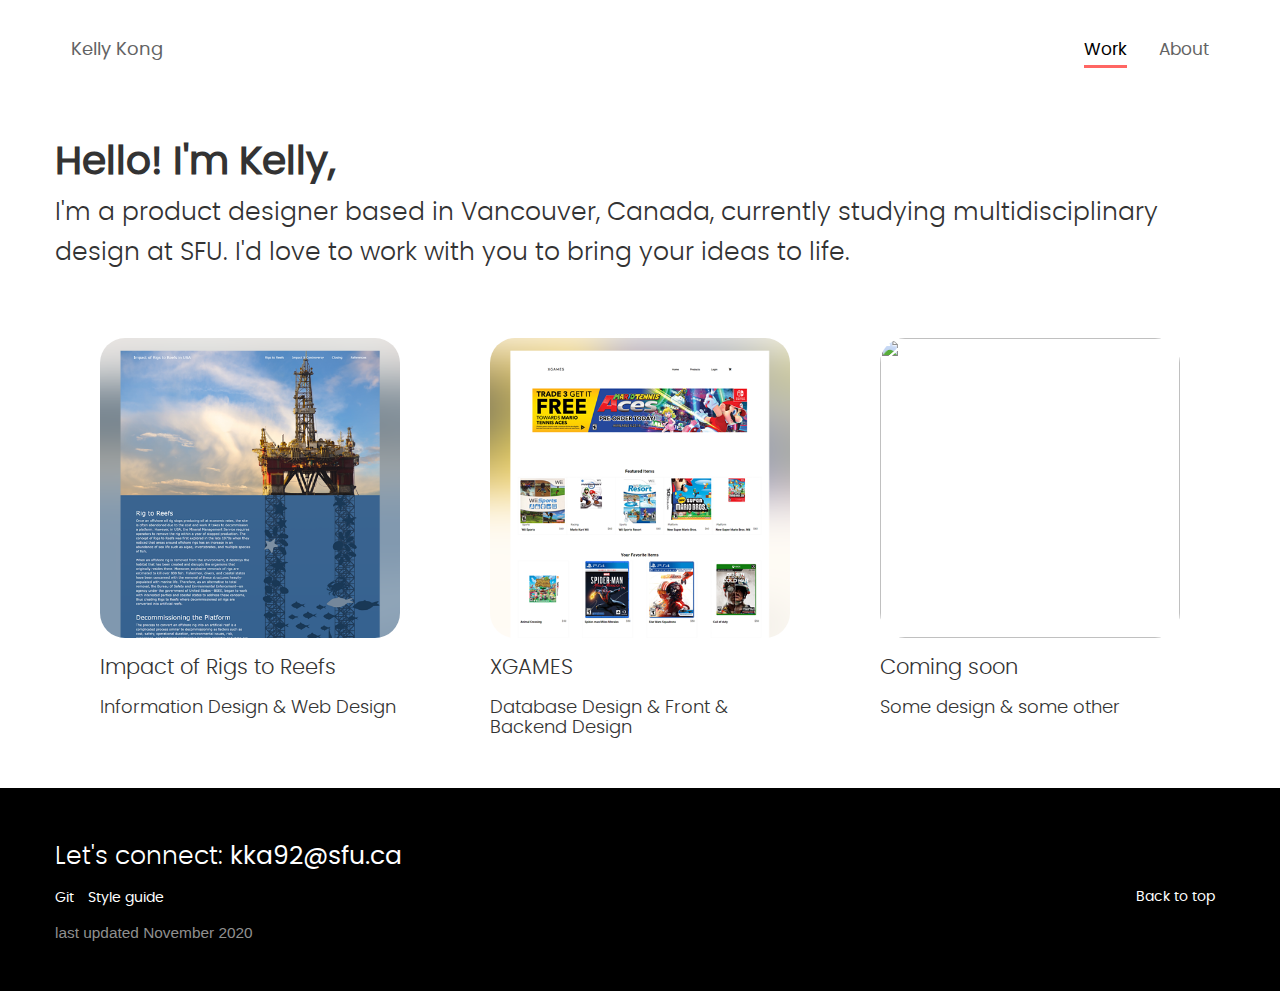
==== P03/index.html @ 9769be4f "Remove placeholder row in index" ====
<!doctype html>
<html lang="en">
<head>
  <meta charset="utf-8">
  <title>Styleguide</title>
  <meta name="viewport" content="width=device-width, initial-scale=1.0">
  <!-- Bootstrap css -->
  <link rel="stylesheet" href="bootstrap/css/bootstrap.css" media="screen">
  <link rel="stylesheet" href="bootstrap/css/bootstrap-responsive.css" media="screen">
  <!-- Icons -->
  <link rel="stylesheet" href="https://cdnjs.cloudflare.com/ajax/libs/font-awesome/4.7.0/css/font-awesome.min.css">

  <link rel="stylesheet" href="css/styles.css">
  <link rel="stylesheet" href="css/card.css">
  <link rel="stylesheet" href="fonts/stylesheet.css">
</head>

  <body>
    <nav class="topnav" id="myTopnav">
    <div class="container">
    <a href="about.html" class="float-right">About</a>
    <a href="index.html" class="active float-right">Work</a>
    <a href="index.html" class="name float-left">Kelly Kong</a>
    <a href="javascript:void(0);" class="icon" onclick="myFunction()">
      <i class="fa fa-bars"></i>
    </a>
  </div>
  </nav>

  <div class="container">
    <h1>Hello! I'm Kelly,</h1>
    <h3>I'm a product designer based in Vancouver, Canada, currently studying multidisciplinary design at SFU. I'd love to work with you to bring your ideas to life.</h3>

    <div class="cards-list">
    <div class="card 1">
      <div class="card_image">
        <a href="rtr.html"><img src="images/thumb.png" /></a>
      </div>
      <div>
        <h3>Impact of Rigs to Reefs</h3>
        <h4>Information Design & Web Design</h4>
        </div>
    </div>

      <div class="card 2">
      <div class="card_image">
        <a href="xgames.html"><img src="images/thumb2.png" /></a>
        </div>
        <div>
          <h3>XGAMES</h3>
          <h4>Database Design & Front & Backend Design </h4>
          </div>
    </div>

    <div class="card 3">
      <div class="card_image">
        <img src="https://i.insider.com/5ef54cb61918242cfb4ec653?width=1100&format=jpeg&auto=webp" />
      </div>
      <div>
        <h3>Coming soon</h3>
        <h4>Some design & some other </h4>
        </div>
    </div>
    </div>
  </div>

   <footer class="footer bg-black">
     <div class="container">
         <h3>Let's connect: <a href="mailto:kka92@sfu.ca">kka92@sfu.ca</a></h3>
         <a href="https://github.com/r2sketch/IAT339_P03"> Git </a>
         <a href="styleguide.html"> Style guide </a>
         <a href="#top" class="float-right">Back to top</a>

         <p>last updated November 2020</p>
     </div>
   </footer>

    <!-- Optional JavaScript -->
    <!-- jQuery first, then Popper.js, then Bootstrap JS -->
    <script src="https://code.jquery.com/jquery-3.2.1.slim.min.js" integrity="sha384-KJ3o2DKtIkvYIK3UENzmM7KCkRr/rE9/Qpg6aAZGJwFDMVNA/GpGFF93hXpG5KkN" crossorigin="anonymous"></script>
    <script src="https://cdnjs.cloudflare.com/ajax/libs/popper.js/1.12.9/umd/popper.min.js" integrity="sha384-ApNbgh9B+Y1QKtv3Rn7W3mgPxhU9K/ScQsAP7hUibX39j7fakFPskvXusvfa0b4Q" crossorigin="anonymous"></script>
    <script src="https://maxcdn.bootstrapcdn.com/bootstrap/4.0.0/js/bootstrap.min.js" integrity="sha384-JZR6Spejh4U02d8jOt6vLEHfe/JQGiRRSQQxSfFWpi1MquVdAyjUar5+76PVCmYl" crossorigin="anonymous"></script>
  </body>
</html>
---- P03/css/styles.css ----
html, body {
    height: 100%;
    width: 100%;
    margin: 0;
    display: table;
}

a {
  color: #2CB5DB;
}

.button {
  background-color: #2CB5DB;
  border: none;
  color: white;
  padding: 1% 2%;
  text-align: center;
  text-decoration: none;
  display: inline-block;
  font-size: 1.1em;
  margin: 4px 2px;
  cursor: pointer;
  border-radius: 5%;
}

.button:hover{
  background-color: #39c6ed;
  /* color: black; */
}

a img:hover {
  opacity: 50%;
}

.container {
  margin-top: 2%;
  margin-bottom: 2%;
}

cite {
  color: grey;
  /* font-style: italic; */
}

/* Color Palettes */
.bg-white{
  background-color: #fff;
  border: 1px solid;
  border-color: #dbdbdb;
}

.bg-bittersweet{
  background-color: #ff6663;
}

.bg-mustard{
  background-color: #ffd445;
}

.bg-maximum-blue{
  background-color: #2cb5db;
  color: white;
}

.bg-black{
  background-color: #000;
  color: #8f8f8f;
}

.color-block {
  padding: 2%;
}

/* Typography */
h1 {
font-family: 'poppinsregular', Arial, sans-serif;
font-style:normal;
}

h2 {
font-family: 'poppinslight', Arial, sans-serif;
font-style:normal;
}

h3, h4 {
font-family: 'poppinslight', Arial, sans-serif;
font-weight:normal;
font-style:normal;
}

h5 {
font-family: "pt_serifregular", Times, serif;
font-weight:normal;
font-style:normal;
}

p  {
font-size: 1.1em;
}

.intro {
  font-size: 1.2em;
}

/* Navigation bar */
.topnav {
  overflow: hidden;
}

.topnav a {
  display: block;
  color: #636363;
  text-align: center;
  padding-bottom: 5px;
  margin: 14px 16px;
  text-decoration: none;
  font-size: 1.2em;
  font-family: 'poppinsregular', Arial, sans-serif;
}

.topnav a:hover {
  border-bottom: 3px solid #FFD445;
  color: black;
}

.topnav a.active {
  border-bottom: 3px solid #FF6663;
  color: black;
}

.topnav .icon {
  display: none;
}

.topnav .float-right {
  float: right;
}

.topnav .float-left {
  float: left;
}

.topnav .name {
  font-size: 1.3em;
}

.paragraph_padding_top {
  padding-top: 7%;
  padding-bottom: 7%;
}

.paragraph_padding {
  padding-top: 2%;
  padding-bottom: 2%
}

@media screen and (max-width: 600px) {
  .topnav a:not(:last-child) {display: none;}
  .topnav a.icon {
    float: right;
    display: block;
  }
}

@media screen and (max-width: 600px) {
  .topnav.responsive {position: relative;}
  .topnav.responsive .icon {
    position: absolute;
    right: 0;
    top: 0;
  }
  .topnav.responsive a {
    float: none;
    display: block;
    text-align: left;
  }
}

/* Footer */
footer h3 {
  color:white;
}

footer .container {
  padding: 1%;
}

footer a {
  color: white;
  padding-right: 10px;
  font-family: 'poppinsregular', Arial, sans-serif;
}

footer a:hover {
  color: white;
}

footer p {
  padding-top: 15px;
}

footer .float-right{
  float: right;
}

footer {
    display: table-row;
    height: 0;
}
---- P03/css/card.css ----
.cards-list {
  z-index: 0;
  width: 100%;
  display: flex;
  justify-content: space-around;
  flex-wrap: wrap;
  padding-top: 25px;
}

.card {
  margin: 30px auto;
  width: 300px;
  height: 300px;
  border-radius: 25px;
  cursor: pointer;
  transition: 0.4s;
  margin-bottom: 125px;
}

.card h3 {
  font-size: 1.5em;
  /* font-weight: bold; */
}

.card .card_image {
  width: inherit;
  height: inherit;
  border-radius: 25px;
}
.card a img:hover {
  opacity: 100%;
}
.card .card_image img {
  width: inherit;
  height: inherit;
  border-radius: 25px;
  object-fit: cover;
}

.card:hover {
  transform: scale(1.1, 1.1);
  box-shadow: 0 1px 2px rgba(0,0,0,0.07),
              0 2px 4px rgba(0,0,0,0.07),
              0 4px 8px rgba(0,0,0,0.07),
              0 8px 16px rgba(0,0,0,0.07),
              0 16px 32px rgba(0,0,0,0.07),
              0 32px 64px rgba(0,0,0,0.07);
}


@media all and (max-width: 500px) {
  .card-list {
    /* On small screens, we are no longer using row direction but column */
    flex-direction: column;
  }
}
---- P03/fonts/stylesheet.css ----
/*! Generated by Font Squirrel (https://www.fontsquirrel.com) on November 9, 2020 */



@font-face {
    font-family: 'poppinslight';
    src: url('poppins-light-webfont.woff2') format('woff2'),
         url('poppins-light-webfont.woff') format('woff');
    font-weight: normal;
    font-style: normal;

}




@font-face {
    font-family: 'poppinsregular';
    src: url('poppins-regular-webfont.woff2') format('woff2'),
         url('poppins-regular-webfont.woff') format('woff');
    font-weight: normal;
    font-style: normal;

}




@font-face {
    font-family: 'pt_serifregular';
    src: url('ptserif-regular-webfont.woff2') format('woff2'),
         url('ptserif-regular-webfont.woff') format('woff');
    font-weight: normal;
    font-style: normal;

}
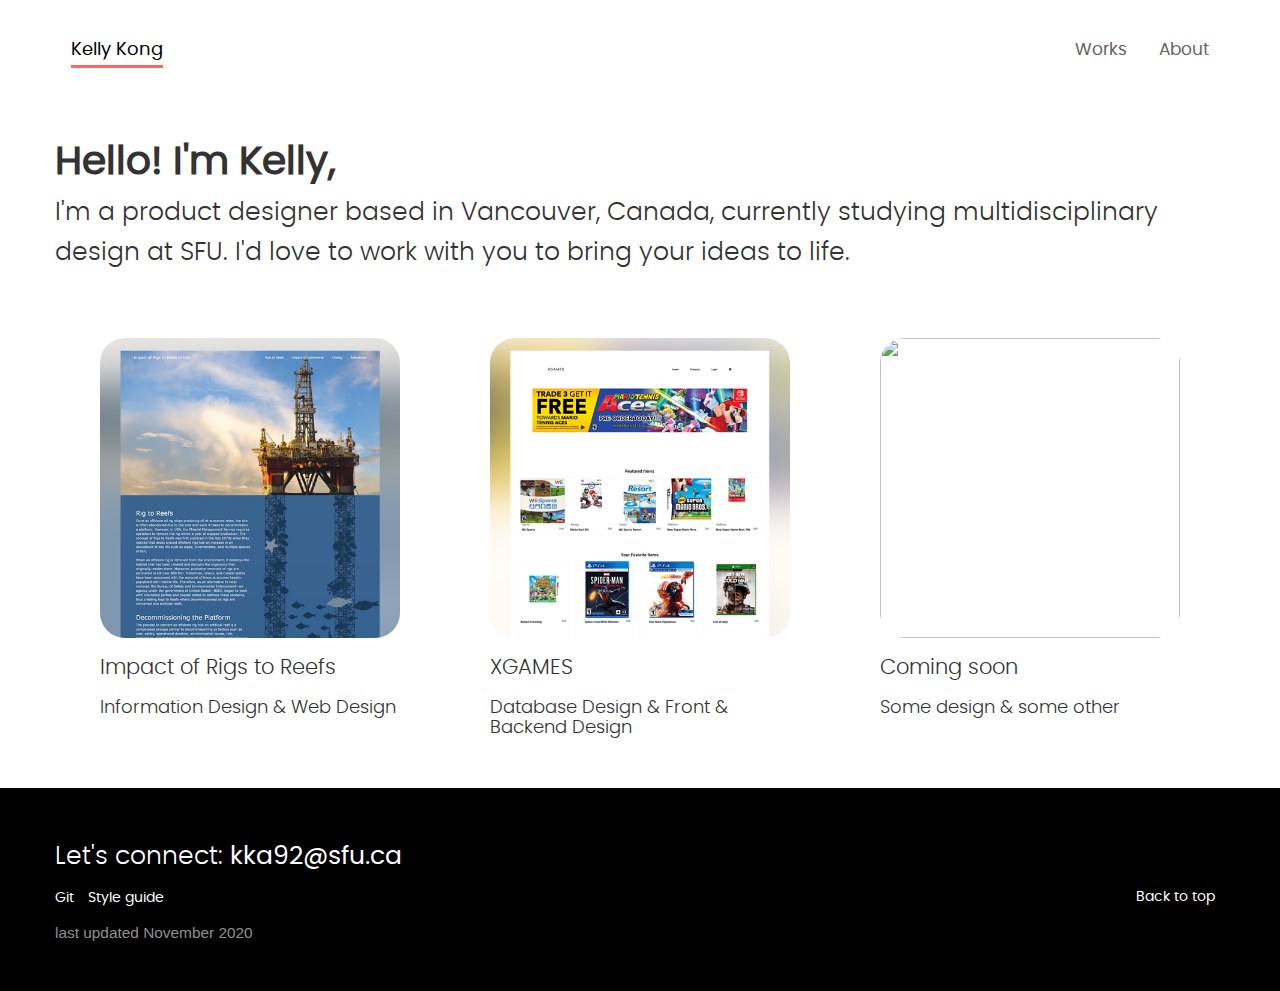
==== commit c1e303a1: "Update navigation bar" ====
--- a/P03/index.html
+++ b/P03/index.html
@@ -4,28 +4,24 @@
   <meta charset="utf-8">
   <title>Styleguide</title>
   <meta name="viewport" content="width=device-width, initial-scale=1.0">
-  <!-- Bootstrap css -->
   <link rel="stylesheet" href="bootstrap/css/bootstrap.css" media="screen">
   <link rel="stylesheet" href="bootstrap/css/bootstrap-responsive.css" media="screen">
-  <!-- Icons -->
   <link rel="stylesheet" href="https://cdnjs.cloudflare.com/ajax/libs/font-awesome/4.7.0/css/font-awesome.min.css">
-
   <link rel="stylesheet" href="css/styles.css">
   <link rel="stylesheet" href="css/card.css">
   <link rel="stylesheet" href="fonts/stylesheet.css">
 </head>
 
-  <body>
-    <nav class="topnav" id="myTopnav">
-    <div class="container">
-    <a href="about.html" class="float-right">About</a>
-    <a href="index.html" class="active float-right">Work</a>
-    <a href="index.html" class="name float-left">Kelly Kong</a>
-    <a href="javascript:void(0);" class="icon" onclick="myFunction()">
-      <i class="fa fa-bars"></i>
-    </a>
-  </div>
-  </nav>
+<body>
+  <a id="top"></a>
+
+  <nav class="topnav" id="myTopnav">
+  <div class="container">
+  <a href="about.html" class="float-right">About</a>
+  <a href="index.html" class="float-right">Works</a>
+  <a href="index.html" class="active name float-left">Kelly Kong</a>
+</div>
+</nav>
 
   <div class="container">
     <h1>Hello! I'm Kelly,</h1>
@@ -75,8 +71,6 @@
      </div>
    </footer>
 
-    <!-- Optional JavaScript -->
-    <!-- jQuery first, then Popper.js, then Bootstrap JS -->
     <script src="https://code.jquery.com/jquery-3.2.1.slim.min.js" integrity="sha384-KJ3o2DKtIkvYIK3UENzmM7KCkRr/rE9/Qpg6aAZGJwFDMVNA/GpGFF93hXpG5KkN" crossorigin="anonymous"></script>
     <script src="https://cdnjs.cloudflare.com/ajax/libs/popper.js/1.12.9/umd/popper.min.js" integrity="sha384-ApNbgh9B+Y1QKtv3Rn7W3mgPxhU9K/ScQsAP7hUibX39j7fakFPskvXusvfa0b4Q" crossorigin="anonymous"></script>
     <script src="https://maxcdn.bootstrapcdn.com/bootstrap/4.0.0/js/bootstrap.min.js" integrity="sha384-JZR6Spejh4U02d8jOt6vLEHfe/JQGiRRSQQxSfFWpi1MquVdAyjUar5+76PVCmYl" crossorigin="anonymous"></script>
--- a/P03/css/styles.css
+++ b/P03/css/styles.css
@@ -154,27 +154,6 @@
   padding-bottom: 2%
 }
 
-@media screen and (max-width: 600px) {
-  .topnav a:not(:last-child) {display: none;}
-  .topnav a.icon {
-    float: right;
-    display: block;
-  }
-}
-
-@media screen and (max-width: 600px) {
-  .topnav.responsive {position: relative;}
-  .topnav.responsive .icon {
-    position: absolute;
-    right: 0;
-    top: 0;
-  }
-  .topnav.responsive a {
-    float: none;
-    display: block;
-    text-align: left;
-  }
-}
 
 /* Footer */
 footer h3 {
@@ -207,3 +186,15 @@
     display: table-row;
     height: 0;
 }
+
+@media (max-width: 767px) {
+  .container {
+    padding-right: 20px;
+    padding-left: 20px;
+  }
+
+  footer {
+    padding-right: 20px;
+    padding-left: 20px;
+  }
+}
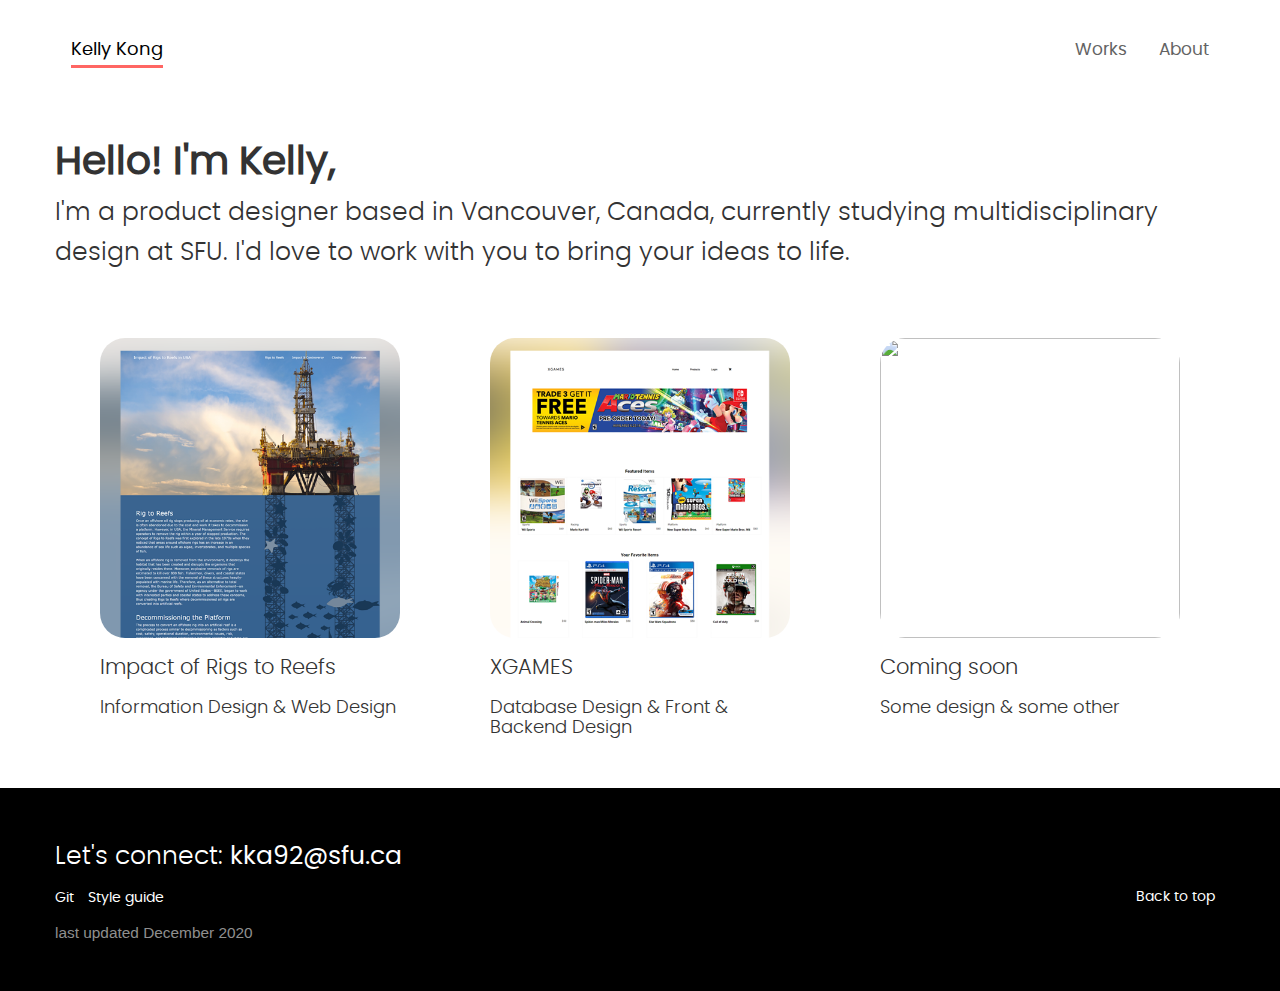
==== commit c2ceb184: "Update footer text" ====
--- a/P03/index.html
+++ b/P03/index.html
@@ -67,7 +67,7 @@
          <a href="styleguide.html"> Style guide </a>
          <a href="#top" class="float-right">Back to top</a>
 
-         <p>last updated November 2020</p>
+         <p>last updated December 2020</p>
      </div>
    </footer>
 
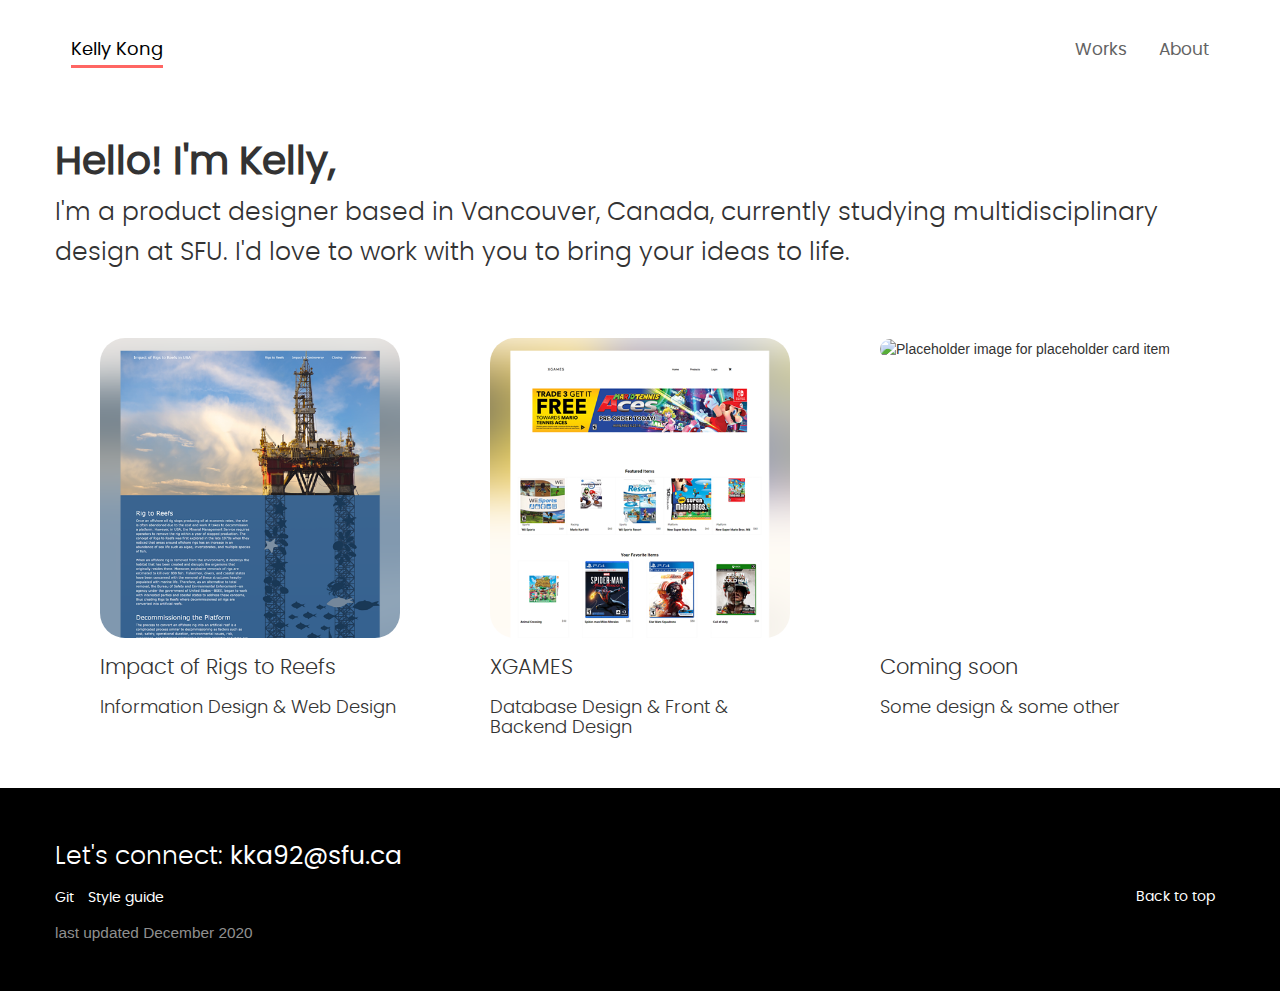
==== commit 48bc5c95: "Changes from validator" ====
--- a/P03/index.html
+++ b/P03/index.html
@@ -6,7 +6,6 @@
   <meta name="viewport" content="width=device-width, initial-scale=1.0">
   <link rel="stylesheet" href="bootstrap/css/bootstrap.css" media="screen">
   <link rel="stylesheet" href="bootstrap/css/bootstrap-responsive.css" media="screen">
-  <link rel="stylesheet" href="https://cdnjs.cloudflare.com/ajax/libs/font-awesome/4.7.0/css/font-awesome.min.css">
   <link rel="stylesheet" href="css/styles.css">
   <link rel="stylesheet" href="css/card.css">
   <link rel="stylesheet" href="fonts/stylesheet.css">
@@ -30,7 +29,7 @@
     <div class="cards-list">
     <div class="card 1">
       <div class="card_image">
-        <a href="rtr.html"><img src="images/thumb.png" /></a>
+        <a href="rtr.html"><img src="images/thumb.png" alt="Impact of Rig to Reefs in USA website front page"/></a>
       </div>
       <div>
         <h3>Impact of Rigs to Reefs</h3>
@@ -40,7 +39,7 @@
 
       <div class="card 2">
       <div class="card_image">
-        <a href="xgames.html"><img src="images/thumb2.png" /></a>
+        <a href="xgames.html"><img src="images/thumb2.png" alt="XGAMES homepage" /></a>
         </div>
         <div>
           <h3>XGAMES</h3>
@@ -50,7 +49,7 @@
 
     <div class="card 3">
       <div class="card_image">
-        <img src="https://i.insider.com/5ef54cb61918242cfb4ec653?width=1100&format=jpeg&auto=webp" />
+        <img src="https://i.insider.com/5ef54cb61918242cfb4ec653?width=1100&format=jpeg&auto=webp" alt="Placeholder image for placeholder card item"/>
       </div>
       <div>
         <h3>Coming soon</h3>
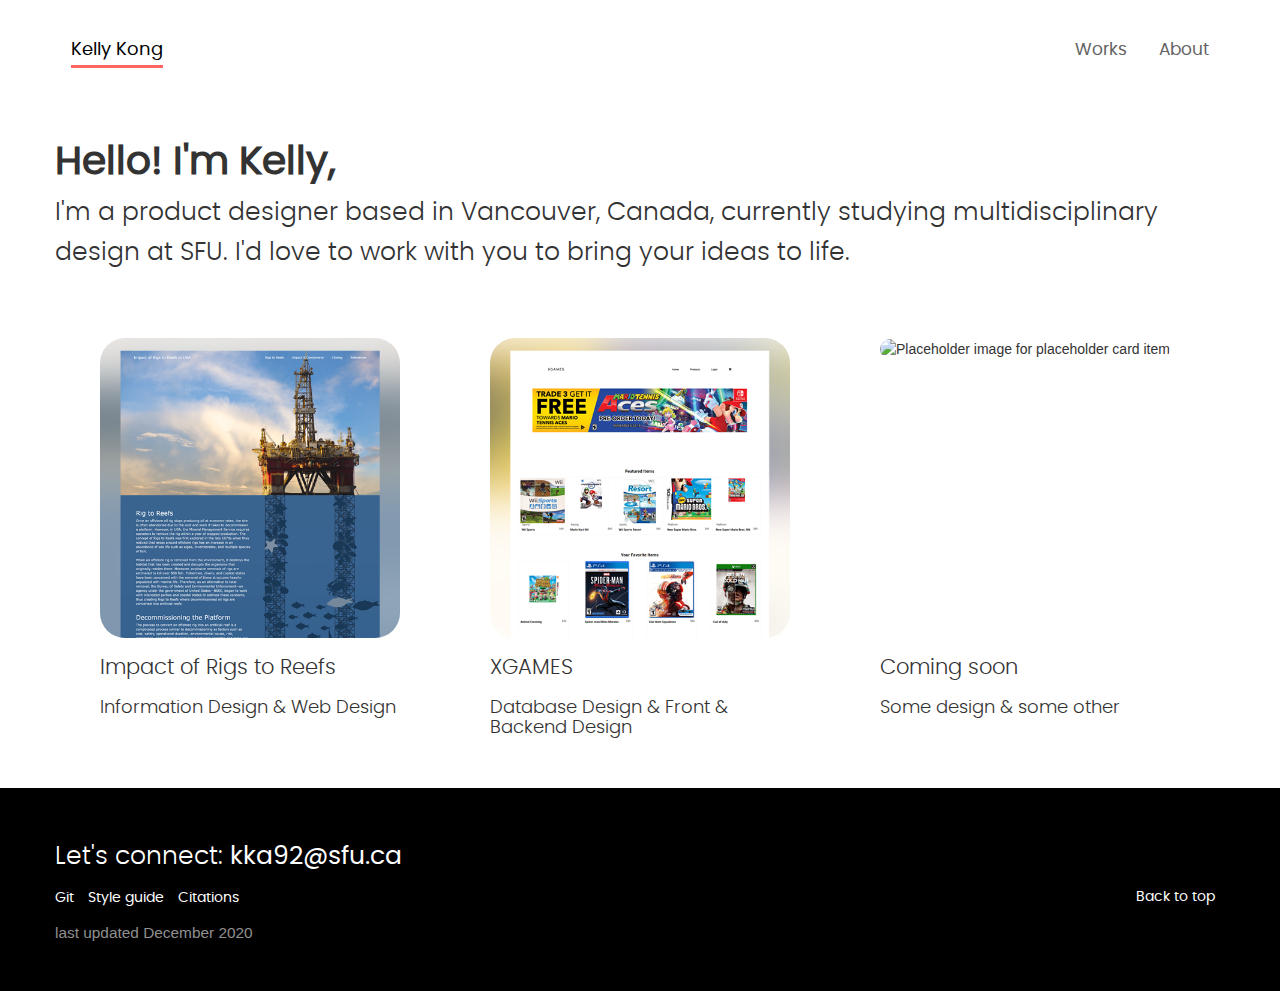
==== commit 51d6b538: "Link citations to footer" ====
--- a/P03/index.html
+++ b/P03/index.html
@@ -64,6 +64,7 @@
          <h3>Let's connect: <a href="mailto:kka92@sfu.ca">kka92@sfu.ca</a></h3>
          <a href="https://github.com/r2sketch/IAT339_P03"> Git </a>
          <a href="styleguide.html"> Style guide </a>
+         <a href="styleguide.html#citations"> Citations </a>
          <a href="#top" class="float-right">Back to top</a>
 
          <p>last updated December 2020</p>
